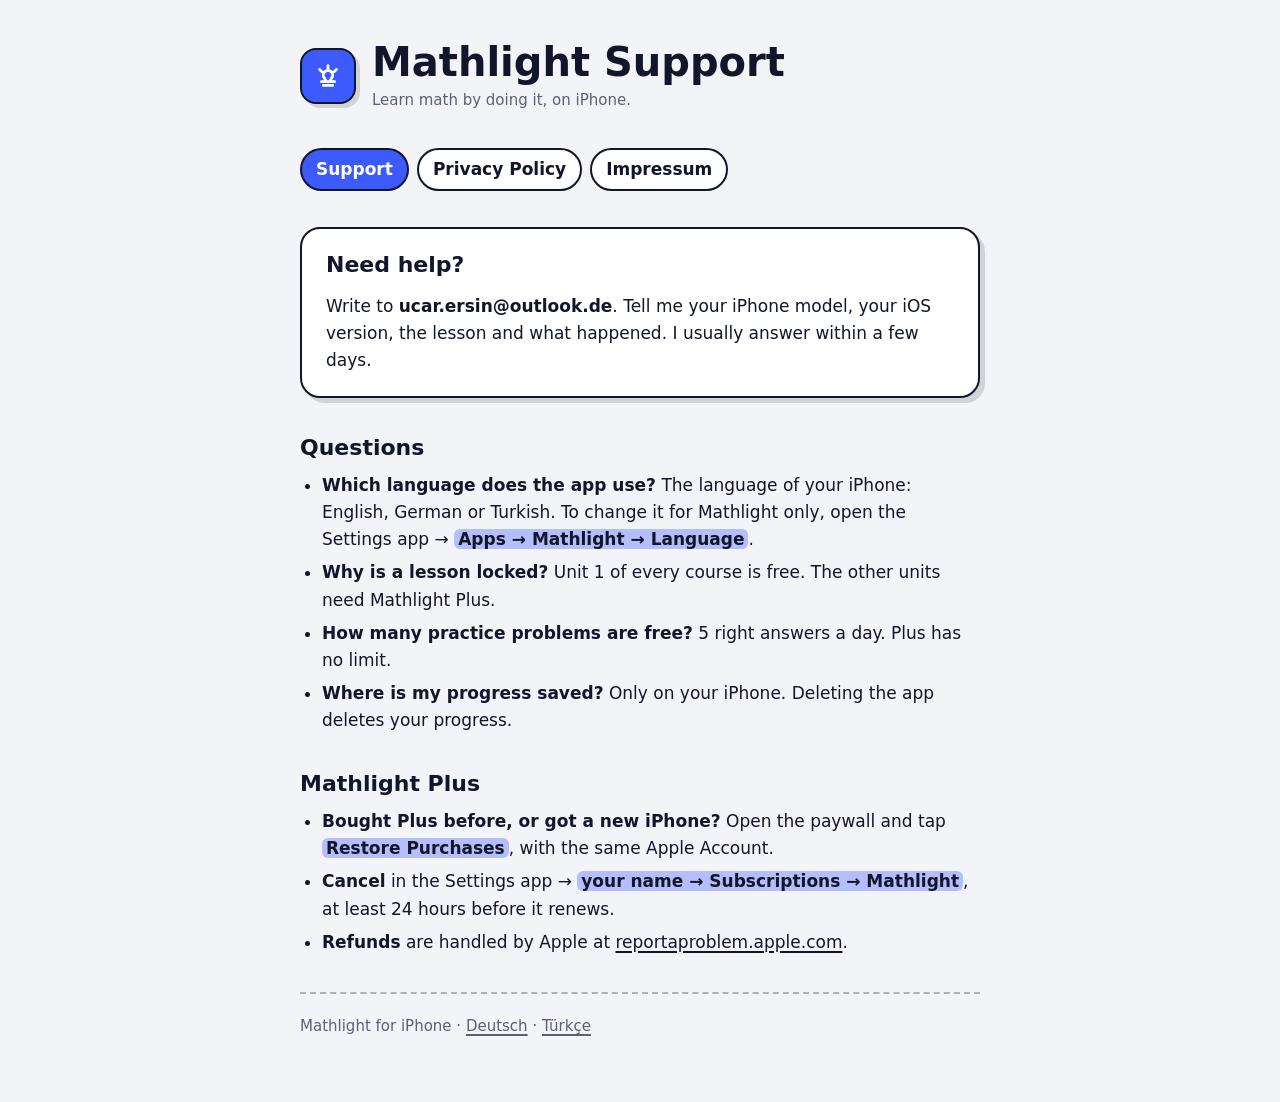
==== index.html @ c44e6441 "Add support, privacy and legal pages in English, German and Turkish Co-Authored-By: Claude Opus 5.5 " ====
<!doctype html>
<html lang="en">
<head>
  <meta charset="utf-8">
  <meta name="viewport" content="width=device-width, initial-scale=1, viewport-fit=cover">
  <title>Mathlight Support</title>
  <meta name="description" content="Help and contact for Mathlight, the interactive math app for iPhone.">
  <link rel="stylesheet" href="style.css">
</head>
<body>
<main>
  <header>
    <div class="badge" aria-hidden="true">
      <svg viewBox="0 0 32 32"><path d="M16 5v4M7 9l2.5 2.5M25 9l-2.5 2.5M9 22h14M11 26h10M12 18a5 5 0 1 1 8 0c-1 1-1.5 2-1.5 4h-5c0-2-.5-3-1.5-4z"/></svg>
    </div>
    <div>
      <h1>Mathlight Support</h1>
      <p class="lead">Learn math by doing it, on iPhone.</p>
    </div>
  </header>

  <nav aria-label="Pages">
    <a href="index.html" aria-current="page">Support</a>
    <a href="privacy.html">Privacy Policy</a>
    <a href="impressum.html">Impressum</a>
  </nav>

  <div class="card">
    <h2>Need help?</h2>
    <p>Write to <span class="email">ucar.ersin@outlook.de</span>. Tell me your iPhone model, your iOS version, the lesson and what happened. I usually answer within a few days.</p>
  </div>

  <section>
    <h2>Questions</h2>
    <ul>
      <li><strong>Which language does the app use?</strong> The language of your iPhone: English, German or Turkish. To change it for Mathlight only, open the Settings app → <span class="path">Apps → Mathlight → Language</span>.</li>
      <li><strong>Why is a lesson locked?</strong> Unit 1 of every course is free. The other units need Mathlight Plus.</li>
      <li><strong>How many practice problems are free?</strong> 5 right answers a day. Plus has no limit.</li>
      <li><strong>Where is my progress saved?</strong> Only on your iPhone. Deleting the app deletes your progress.</li>
    </ul>
  </section>

  <section>
    <h2>Mathlight Plus</h2>
    <ul>
      <li><strong>Bought Plus before, or got a new iPhone?</strong> Open the paywall and tap <span class="path">Restore Purchases</span>, with the same Apple Account.</li>
      <li><strong>Cancel</strong> in the Settings app → <span class="path">your name → Subscriptions → Mathlight</span>, at least 24 hours before it renews.</li>
      <li><strong>Refunds</strong> are handled by Apple at <a href="https://reportaproblem.apple.com" target="_blank" rel="noopener">reportaproblem.apple.com</a>.</li>
    </ul>
  </section>

  <footer>Mathlight for iPhone · <a href="de.html" lang="de">Deutsch</a> · <a href="tr.html" lang="tr">Türkçe</a></footer>
</main>
</body>
</html>
---- style.css ----
/* Mathlight's site: the app's ground, ink and accent blue. System fonts only
   (nothing loaded from other servers). One reading column. */
:root {
  --paper: #F3F4F8;
  --card: #FFFFFF;
  --ink: #12162B;
  --muted: #5A6078;
  --line: #12162B;
  --shadow: rgba(38, 38, 44, 0.16);
  --sun: #3D5AFE;
  --mint: #1E8E5A;
  --display: ui-rounded, "SF Pro Rounded", system-ui, -apple-system, "Segoe UI", sans-serif;
  --body: system-ui, -apple-system, "Segoe UI", Roboto, sans-serif;
  color-scheme: light;
}
@media (prefers-color-scheme: dark) {
  :root {
    --paper: #0E1120; --card: #181C30; --ink: #EEF0F8; --muted: #9AA0B8;
    --line: #EEF0F8; --shadow: rgba(0, 0, 0, 0.45); --sun: #7C8CFF; --mint: #3FB37A;
    color-scheme: dark;
  }
}

* { box-sizing: border-box; }
body {
  margin: 0;
  background: var(--paper);
  color: var(--ink);
  font-family: var(--body);
  font-size: 17px;
  line-height: 1.6;
  padding-left: max(16px, env(safe-area-inset-left, 0px));
  padding-right: max(16px, env(safe-area-inset-right, 0px));
  padding-block: 40px 64px;
}
main { max-width: 680px; margin: 0 auto; display: flex; flex-direction: column; gap: 36px; }

header { display: flex; align-items: center; gap: 16px; }
.badge {
  flex: none; width: 56px; height: 56px; border-radius: 16px;
  background: var(--sun); border: 2.5px solid var(--line);
  box-shadow: 4px 4px 0 var(--shadow);
  display: grid; place-items: center;
}
.badge svg { width: 30px; height: 30px; }
.badge path { fill: none; stroke: #FFFFFF; stroke-width: 3; stroke-linecap: round; stroke-linejoin: round; }
h1 {
  font-family: var(--display); font-weight: 900; font-size: clamp(30px, 6vw, 40px);
  line-height: 1.1; margin: 0; text-wrap: balance;
}
.lead { margin: 4px 0 0; color: var(--muted); font-size: 15px; }

nav { display: flex; flex-wrap: wrap; gap: 8px; }
nav a {
  font-weight: 700; text-decoration: none; padding: 6px 14px; border-radius: 999px;
  border: 2px solid var(--line); background: var(--card);
}
nav a[aria-current="page"] { background: var(--sun); color: #FFFFFF; }

.card {
  background: var(--card); border: 2.5px solid var(--line); border-radius: 20px;
  box-shadow: 5px 5px 0 var(--shadow);
  padding: 22px 24px; display: flex; flex-direction: column; gap: 14px;
}
.card ul { list-style: none; margin: 0; padding: 0; display: grid; gap: 10px; }
.card li { display: grid; grid-template-columns: 26px 1fr; gap: 10px; align-items: start; }
.card li span { min-width: 0; }
.tick {
  width: 22px; height: 22px; margin-top: 3px; border-radius: 50%;
  background: var(--mint); border: 2px solid var(--line);
  display: grid; place-items: center;
}
.tick svg { width: 12px; height: 12px; }
.tick path { fill: none; stroke: #26262C; stroke-width: 3; stroke-linecap: round; stroke-linejoin: round; }

section { display: flex; flex-direction: column; gap: 10px; }
h2 {
  font-family: var(--display); font-weight: 800; font-size: 22px; line-height: 1.25;
  margin: 0; text-wrap: balance;
}
p { margin: 0; }
h3 {
  font-family: var(--display); font-weight: 800; font-size: 18px; line-height: 1.3;
  margin: 8px 0 0;
}
section ul, section ol { margin: 0; padding-left: 22px; display: grid; gap: 6px; }
section li > ul { margin-top: 6px; }
/* Guide sections jump under a little room at the top. */
section[id] { scroll-margin-top: 16px; }
/* The guide's contents: small chips that wrap, lighter than the page menu. */
.toc-title {
  font-family: var(--body); font-size: 13px; font-weight: 800;
  letter-spacing: 0.08em; text-transform: uppercase; color: var(--muted);
}
section ul.toc { list-style: none; margin: 0; padding: 0; display: flex; flex-wrap: wrap; gap: 8px; }
.toc a {
  display: inline-block; text-decoration: none; font-size: 15px; font-weight: 600; line-height: 1.3;
  padding: 6px 12px; border-radius: 999px; background: var(--card);
  border: 1.5px solid color-mix(in srgb, var(--line) 30%, transparent);
}
.toc a:hover { background: color-mix(in srgb, var(--sun) 45%, var(--card)); border-color: var(--line); }
.path {
  font-weight: 700;
  background: color-mix(in srgb, var(--sun) 35%, transparent);
  border-radius: 6px; padding: 0 4px;
}
.email { font-weight: 700; user-select: all; -webkit-user-select: all; overflow-wrap: anywhere; }
a { color: inherit; text-decoration-thickness: 2px; text-underline-offset: 3px; }
a:focus-visible { outline: 3px solid var(--sun); outline-offset: 2px; border-radius: 4px; }

footer {
  border-top: 2px dashed color-mix(in srgb, var(--line) 30%, transparent);
  padding-top: 20px; color: var(--muted); font-size: 15px;
}
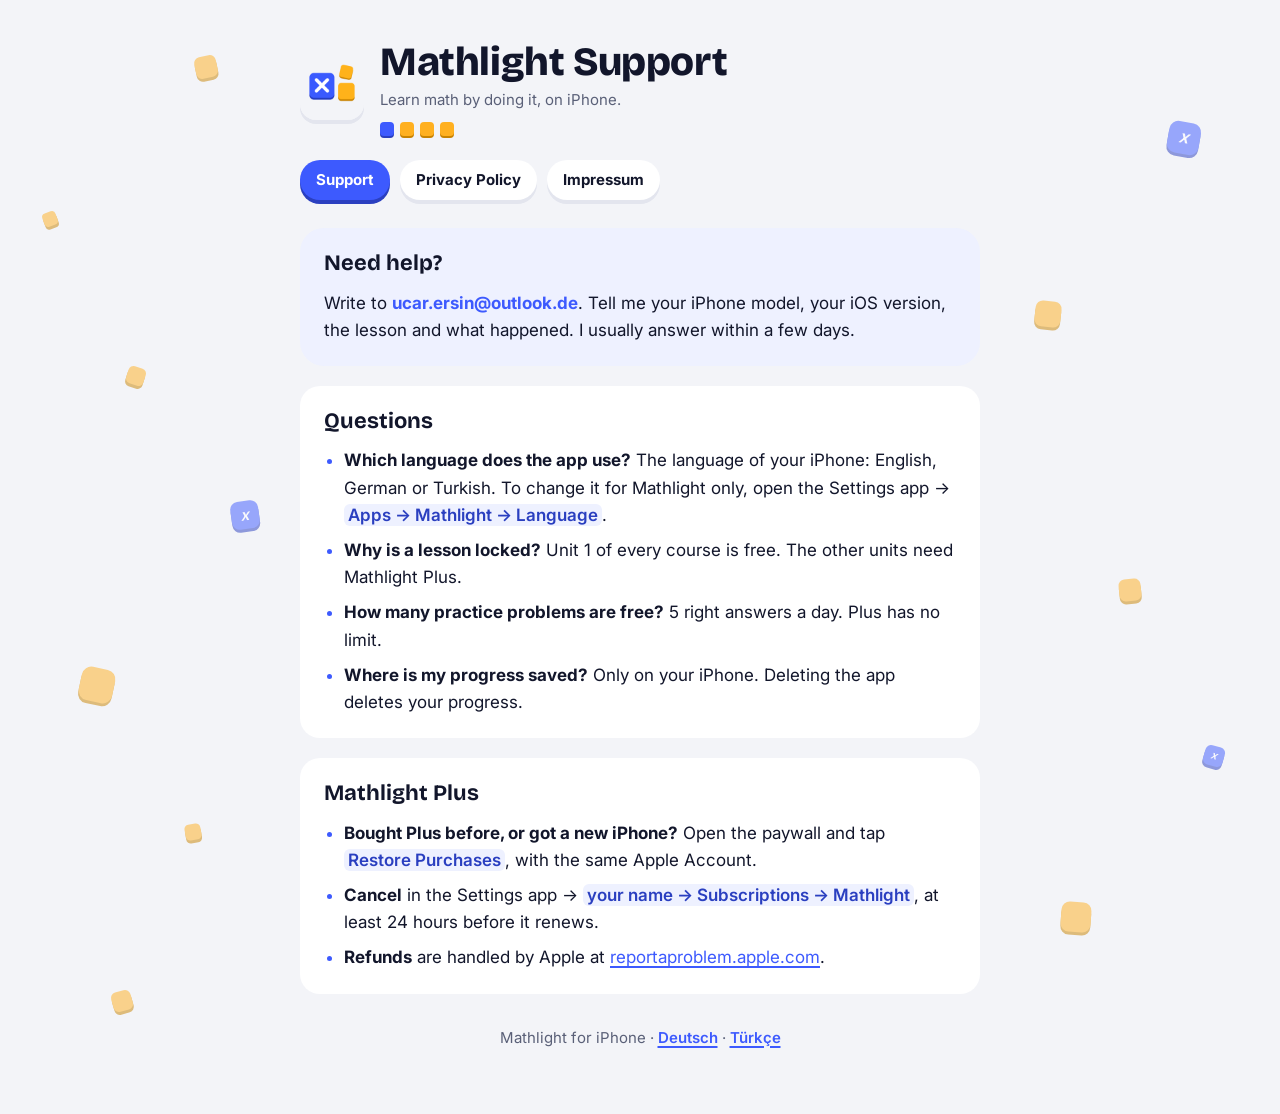
==== commit 6c0ea1cd: "Restyle the site in the app's look with its fonts, icon and floating tiles Co-Authored-By: Claude Op" ====
--- a/index.html
+++ b/index.html
@@ -8,14 +8,14 @@
   <link rel="stylesheet" href="style.css">
 </head>
 <body>
+<div class="tiles" aria-hidden="true"><i class="l cube" style="top:5%;--o:0.3;--s:22px;--r:-12deg"></i><i class="r x" style="top:11%;--o:0.7;--s:32px;--r:10deg"></i><i class="l cube" style="top:19%;--o:0.85;--s:14px;--r:-20deg"></i><i class="r cube" style="top:27%;--o:0.2;--s:26px;--r:6deg"></i><i class="l cube" style="top:33%;--o:0.55;--s:18px;--r:18deg"></i><i class="l x" style="top:45%;--o:0.15;--s:28px;--r:-8deg"></i><i class="r cube" style="top:52%;--o:0.5;--s:22px;--r:-6deg"></i><i class="l cube" style="top:60%;--o:0.7;--s:34px;--r:12deg"></i><i class="r x" style="top:67%;--o:0.8;--s:20px;--r:16deg"></i><i class="l cube" style="top:74%;--o:0.35;--s:16px;--r:-10deg"></i><i class="r cube" style="top:81%;--o:0.3;--s:30px;--r:4deg"></i><i class="l cube" style="top:89%;--o:0.6;--s:20px;--r:-16deg"></i></div>
 <main>
   <header>
-    <div class="badge" aria-hidden="true">
-      <svg viewBox="0 0 32 32"><path d="M16 5v4M7 9l2.5 2.5M25 9l-2.5 2.5M9 22h14M11 26h10M12 18a5 5 0 1 1 8 0c-1 1-1.5 2-1.5 4h-5c0-2-.5-3-1.5-4z"/></svg>
-    </div>
+    <img class="icon" src="icon.png" alt="" width="64" height="64">
     <div>
       <h1>Mathlight Support</h1>
       <p class="lead">Learn math by doing it, on iPhone.</p>
+      <div class="cubes" aria-hidden="true"><i class="x"></i><i></i><i></i><i></i></div>
     </div>
   </header>
 
--- a/style.css
+++ b/style.css
@@ -1,30 +1,40 @@
-/* Mathlight's site: the app's ground, ink and accent blue. System fonts only
-   (nothing loaded from other servers). One reading column. */
+/* Mathlight's site in the app's own look: ground, white cards, accent blue, chunky
+   bottom edges, Bricolage Grotesque headings and Inter body. Fonts are served from
+   this site (nothing loaded from other servers). Light only, like the app. */
+@font-face {
+  font-family: "Bricolage Grotesque";
+  src: url("fonts/BricolageGrotesque.ttf") format("truetype");
+  font-weight: 200 800;
+  font-display: swap;
+}
+@font-face {
+  font-family: "Inter";
+  src: url("fonts/Inter.ttf") format("truetype");
+  font-weight: 100 900;
+  font-display: swap;
+}
+
 :root {
-  --paper: #F3F4F8;
-  --card: #FFFFFF;
+  --ground: #F3F4F8;
+  --surface: #FFFFFF;
   --ink: #12162B;
   --muted: #5A6078;
-  --line: #12162B;
-  --shadow: rgba(38, 38, 44, 0.16);
-  --sun: #3D5AFE;
-  --mint: #1E8E5A;
-  --display: ui-rounded, "SF Pro Rounded", system-ui, -apple-system, "Segoe UI", sans-serif;
-  --body: system-ui, -apple-system, "Segoe UI", Roboto, sans-serif;
+  --line: #E3E5EE;
+  --accent: #3D5AFE;
+  --accent-edge: #2A3FC0;
+  --accent-soft: #EEF1FF;
+  --cube: #FFB020;
+  --cube-edge: #C98300;
+  --success: #1E8E5A;
+  --display: "Bricolage Grotesque", system-ui, -apple-system, sans-serif;
+  --body: "Inter", system-ui, -apple-system, "Segoe UI", sans-serif;
   color-scheme: light;
-}
-@media (prefers-color-scheme: dark) {
-  :root {
-    --paper: #0E1120; --card: #181C30; --ink: #EEF0F8; --muted: #9AA0B8;
-    --line: #EEF0F8; --shadow: rgba(0, 0, 0, 0.45); --sun: #7C8CFF; --mint: #3FB37A;
-    color-scheme: dark;
-  }
 }
 
 * { box-sizing: border-box; }
 body {
   margin: 0;
-  background: var(--paper);
+  background: var(--ground);
   color: var(--ink);
   font-family: var(--body);
   font-size: 17px;
@@ -33,82 +43,91 @@
   padding-right: max(16px, env(safe-area-inset-right, 0px));
   padding-block: 40px 64px;
 }
-main { max-width: 680px; margin: 0 auto; display: flex; flex-direction: column; gap: 36px; }
+body { position: relative; min-height: 100vh; }
+main { position: relative; z-index: 1; max-width: 680px; margin: 0 auto; display: flex; flex-direction: column; gap: 20px; }
 
-header { display: flex; align-items: center; gap: 16px; }
-.badge {
-  flex: none; width: 56px; height: 56px; border-radius: 16px;
-  background: var(--sun); border: 2.5px solid var(--line);
-  box-shadow: 4px 4px 0 var(--shadow);
+/* A few cubes and x boxes behind the page, down both sides. Wide screens: in the
+   empty margins. Phones: they peek in from the screen edges, behind the cards. */
+.tiles { position: absolute; inset: 0; overflow: hidden; pointer-events: none; z-index: 0; opacity: 0.5; }
+.tiles i {
+  position: absolute; width: var(--s); height: var(--s); border-radius: calc(var(--s) * 0.28);
+  transform: rotate(var(--r));
   display: grid; place-items: center;
 }
-.badge svg { width: 30px; height: 30px; }
-.badge path { fill: none; stroke: #FFFFFF; stroke-width: 3; stroke-linecap: round; stroke-linejoin: round; }
+/* --o: 0 = next to the content, 1 = at the window edge. */
+.tiles .l { left: calc((50% - 340px - var(--s)) * (1 - var(--o))); }
+.tiles .r { right: calc((50% - 340px - var(--s)) * (1 - var(--o))); }
+.tiles .cube { background: var(--cube); box-shadow: 0 3px 0 var(--cube-edge); }
+.tiles .x { background: var(--accent); box-shadow: 0 3px 0 var(--accent-edge); }
+.tiles .x::after { content: "x"; color: #FFFFFF; font: italic 600 calc(var(--s) * 0.55)/1 var(--body); margin-top: -0.1em; }
+@media (max-width: 900px) {
+  .tiles .l { left: calc(var(--s) * (-0.25 - 0.4 * var(--o))); }
+  .tiles .r { right: calc(var(--s) * (-0.25 - 0.4 * var(--o))); }
+}
+
+/* Header: the app icon, the title and a row of tiles like the app's balance pans. */
+header { display: flex; align-items: center; gap: 16px; margin-bottom: 4px; }
+.icon {
+  flex: none; width: 64px; height: 64px; border-radius: 16px;
+  box-shadow: 0 4px 0 var(--line);
+}
 h1 {
-  font-family: var(--display); font-weight: 900; font-size: clamp(30px, 6vw, 40px);
-  line-height: 1.1; margin: 0; text-wrap: balance;
+  font-family: var(--display); font-weight: 800; font-size: clamp(30px, 6vw, 40px);
+  line-height: 1.1; margin: 0; letter-spacing: -0.01em; text-wrap: balance;
 }
 .lead { margin: 4px 0 0; color: var(--muted); font-size: 15px; }
+.cubes { display: flex; gap: 6px; margin-top: 10px; }
+.cubes i {
+  width: 14px; height: 14px; border-radius: 4px;
+  background: var(--cube); box-shadow: 0 2px 0 var(--cube-edge);
+}
+.cubes i.x { background: var(--accent); box-shadow: 0 2px 0 var(--accent-edge); }
 
-nav { display: flex; flex-wrap: wrap; gap: 8px; }
+/* Page menu: pills with the app's chunky bottom edge. */
+nav { display: flex; flex-wrap: wrap; gap: 10px; margin-bottom: 8px; }
 nav a {
-  font-weight: 700; text-decoration: none; padding: 6px 14px; border-radius: 999px;
-  border: 2px solid var(--line); background: var(--card);
+  font-weight: 700; font-size: 15px; text-decoration: none;
+  padding: 8px 16px; border-radius: 999px;
+  background: var(--surface); color: var(--ink);
+  box-shadow: 0 4px 0 var(--line);
+  transition: transform 80ms ease-out, box-shadow 80ms ease-out;
 }
-nav a[aria-current="page"] { background: var(--sun); color: #FFFFFF; }
+nav a:active { transform: translateY(4px); box-shadow: 0 0 0 var(--line); }
+nav a[aria-current="page"] { background: var(--accent); color: #FFFFFF; box-shadow: 0 4px 0 var(--accent-edge); }
 
-.card {
-  background: var(--card); border: 2.5px solid var(--line); border-radius: 20px;
-  box-shadow: 5px 5px 0 var(--shadow);
-  padding: 22px 24px; display: flex; flex-direction: column; gap: 14px;
+/* Cards: white on the ground, like the app's Home cards. The first one stands out in accent soft. */
+.card, section {
+  background: var(--surface); border-radius: 20px;
+  padding: 22px 24px; display: flex; flex-direction: column; gap: 12px;
 }
+.card { background: var(--accent-soft); border-radius: 24px; }
 .card ul { list-style: none; margin: 0; padding: 0; display: grid; gap: 10px; }
 .card li { display: grid; grid-template-columns: 26px 1fr; gap: 10px; align-items: start; }
 .card li span { min-width: 0; }
 .tick {
   width: 22px; height: 22px; margin-top: 3px; border-radius: 50%;
-  background: var(--mint); border: 2px solid var(--line);
+  background: var(--success);
   display: grid; place-items: center;
 }
 .tick svg { width: 12px; height: 12px; }
-.tick path { fill: none; stroke: #26262C; stroke-width: 3; stroke-linecap: round; stroke-linejoin: round; }
+.tick path { fill: none; stroke: #FFFFFF; stroke-width: 2.5; stroke-linecap: round; stroke-linejoin: round; }
 
-section { display: flex; flex-direction: column; gap: 10px; }
 h2 {
-  font-family: var(--display); font-weight: 800; font-size: 22px; line-height: 1.25;
+  font-family: var(--display); font-weight: 700; font-size: 22px; line-height: 1.25;
   margin: 0; text-wrap: balance;
 }
 p { margin: 0; }
-h3 {
-  font-family: var(--display); font-weight: 800; font-size: 18px; line-height: 1.3;
-  margin: 8px 0 0;
+section ul, section ol { margin: 0; padding-left: 20px; display: grid; gap: 8px; }
+section li::marker { color: var(--accent); }
+
+.path {
+  font-weight: 600; color: var(--accent-edge);
+  background: var(--accent-soft);
+  border-radius: 6px; padding: 1px 4px;
 }
-section ul, section ol { margin: 0; padding-left: 22px; display: grid; gap: 6px; }
-section li > ul { margin-top: 6px; }
-/* Guide sections jump under a little room at the top. */
-section[id] { scroll-margin-top: 16px; }
-/* The guide's contents: small chips that wrap, lighter than the page menu. */
-.toc-title {
-  font-family: var(--body); font-size: 13px; font-weight: 800;
-  letter-spacing: 0.08em; text-transform: uppercase; color: var(--muted);
-}
-section ul.toc { list-style: none; margin: 0; padding: 0; display: flex; flex-wrap: wrap; gap: 8px; }
-.toc a {
-  display: inline-block; text-decoration: none; font-size: 15px; font-weight: 600; line-height: 1.3;
-  padding: 6px 12px; border-radius: 999px; background: var(--card);
-  border: 1.5px solid color-mix(in srgb, var(--line) 30%, transparent);
-}
-.toc a:hover { background: color-mix(in srgb, var(--sun) 45%, var(--card)); border-color: var(--line); }
-.path {
-  font-weight: 700;
-  background: color-mix(in srgb, var(--sun) 35%, transparent);
-  border-radius: 6px; padding: 0 4px;
-}
-.email { font-weight: 700; user-select: all; -webkit-user-select: all; overflow-wrap: anywhere; }
-a { color: inherit; text-decoration-thickness: 2px; text-underline-offset: 3px; }
-a:focus-visible { outline: 3px solid var(--sun); outline-offset: 2px; border-radius: 4px; }
+.email { font-weight: 700; color: var(--accent); user-select: all; -webkit-user-select: all; overflow-wrap: anywhere; }
+a { color: var(--accent); text-decoration-thickness: 2px; text-underline-offset: 3px; }
+a:focus-visible { outline: 3px solid var(--accent); outline-offset: 2px; border-radius: 6px; }
 
-footer {
-  border-top: 2px dashed color-mix(in srgb, var(--line) 30%, transparent);
-  padding-top: 20px; color: var(--muted); font-size: 15px;
-}
+footer { padding-top: 12px; color: var(--muted); font-size: 15px; text-align: center; }
+footer a { font-weight: 600; }
